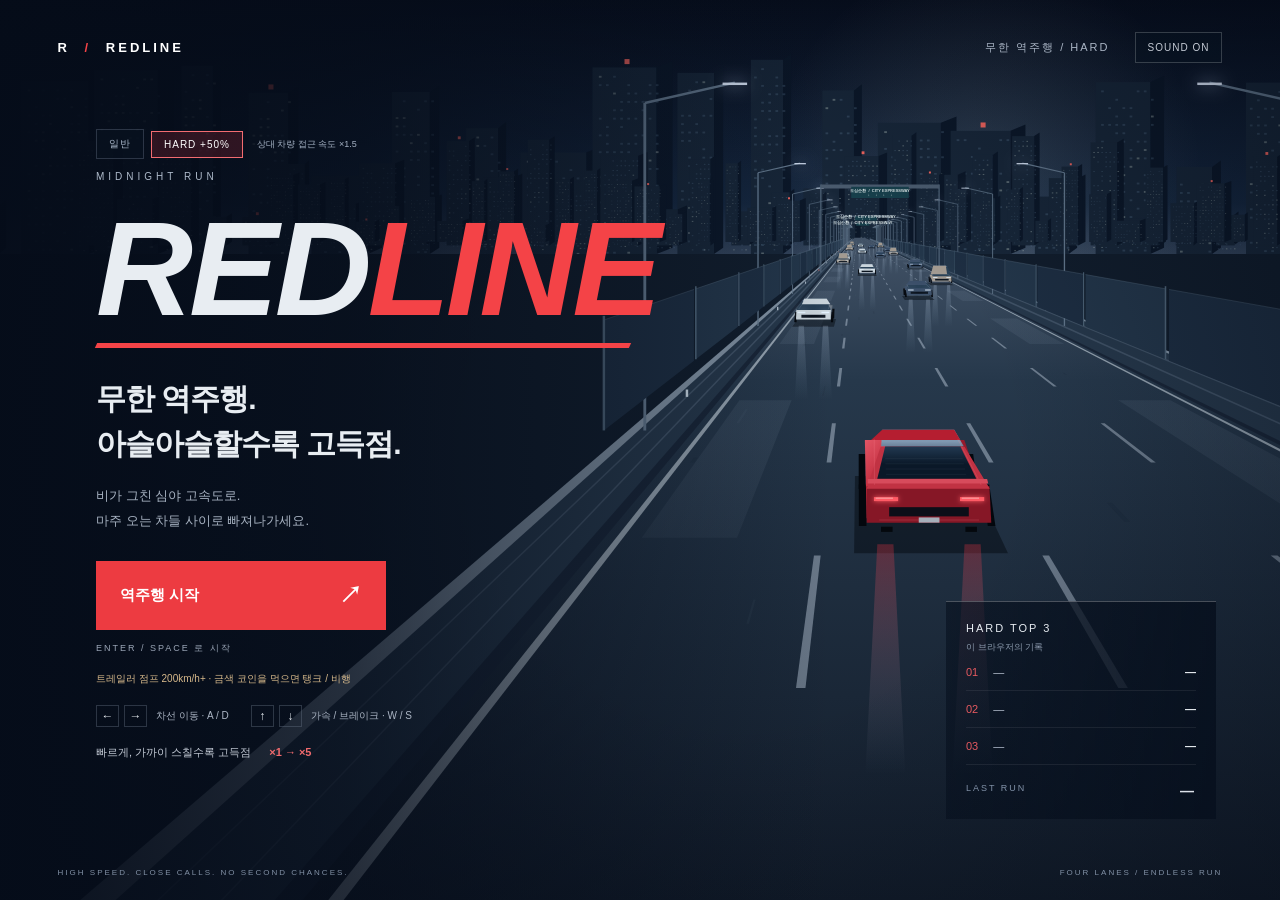
==== REDLINE-hard.html @ 8c12ff10 "Rebuild REDLINE with endless gameplay, power-up coins and hard mode" ====
<!doctype html><html lang="ko"><head><meta charset="utf-8"><meta name="viewport" content="width=device-width,initial-scale=1,viewport-fit=cover"><meta name="theme-color" content="#08111f"><title>REDLINE — 무한 역주행</title><style>
:root{color-scheme:dark;--white:#e8edf2;--muted:#9eaabb;--red:#f44347}*{box-sizing:border-box}body{margin:0;background:#08111f;color:var(--white);font-family:Arial,'Noto Sans KR','Malgun Gothic',sans-serif;overflow:hidden}button,a,input{-webkit-tap-highlight-color:transparent}button,input{font:inherit}button{cursor:pointer}button:focus-visible,a:focus-visible,input:focus-visible{outline:2px solid white;outline-offset:6px}[hidden]{display:none!important}canvas{position:fixed;inset:0;width:100%;height:100%}body:after{content:'';position:fixed;inset:0;pointer-events:none;background:linear-gradient(90deg,#050c19ed 0%,#050c19b0 27%,transparent 65%)}header,main,aside,footer,#hud,#modal,#touch{position:absolute;z-index:2}header{top:32px;left:4.5%;right:4.5%;display:flex;justify-content:space-between;align-items:center}.wordmark{text-decoration:none;color:white;font-weight:900;letter-spacing:3px;font-size:13px}.wordmark span{color:var(--red);margin:0 8px}.header-right{display:flex;align-items:center;gap:25px;color:#aab5c5;font-size:11px;letter-spacing:2px}.header-right button{border:1px solid #ffffff30;color:#c5cbd5;padding:9px 12px;background:#09132170;font-size:10px;letter-spacing:1px}main{left:7.5%;top:19%;width:48%}.edition{font-size:10px;letter-spacing:4px;color:#aebaca}h1{font-family:Impact,'Arial Narrow',sans-serif;font-style:italic;font-size:clamp(76px,10.5vw,164px);font-weight:900;line-height:.95;letter-spacing:-4px;margin:23px 0 28px;position:relative;width:max-content}h1 span{color:var(--red)}h1 i{display:block;width:95%;height:5px;background:var(--red);transform:skewX(-25deg);margin-top:10px}h2{font-size:clamp(22px,2.35vw,35px);letter-spacing:-1px;line-height:1.5;margin:18px 0}.intro{color:#a8b3c2;font-size:13px;line-height:1.9}.primary{display:flex;justify-content:space-between;align-items:center;width:290px;background:#ed3b41;color:white;border:0;padding:19px 24px;font-weight:700;font-size:15px;margin-top:28px}.primary:hover{background:#ff5258}.primary span{font-size:23px}.enter{font-size:9px;letter-spacing:2px;color:#9ba6b7;margin-top:12px}.instructions{margin-top:30px;display:flex;gap:22px}.instructions>div{display:flex;align-items:center;gap:5px}kbd{border:1px solid #69758765;min-width:23px;text-align:center;padding:3px;font-family:inherit;font-size:12px}.instructions span{font-size:10px;color:#acb6c5;margin-left:4px}.risk{font-size:11px;color:#c4cbd6;margin-top:18px}.risk b{margin-left:15px;color:#f16b6e}aside{right:5%;bottom:9%;width:270px;padding:20px;background:linear-gradient(90deg,#07101e9c,#07101ede);border-top:1px solid #ffffff40}.record-title{font-size:11px;letter-spacing:2px}.record-title span{display:block;font-size:9px;letter-spacing:0;color:#8d9caf;margin-top:7px}.rankrow{display:flex;justify-content:space-between;gap:15px;padding:12px 0;border-bottom:1px solid #ffffff12;font-size:11px}.rankrow span{flex:1;color:#b7c1d0}.rankrow em{font-style:normal;color:#e65a60}.last{font-size:9px;letter-spacing:2px;color:#8292a8;display:flex;justify-content:space-between;margin-top:18px}.last b{color:#dce2ea;font-size:14px}footer{left:4.5%;right:4.5%;bottom:23px;display:flex;justify-content:space-between;color:#8190a5;font-size:8px;letter-spacing:2px}body.playing:after{background:linear-gradient(#030a1250,transparent 25%,transparent 75%,#030a1260)}#hud{inset:0;pointer-events:none;font-variant-numeric:tabular-nums}.score{position:absolute;top:105px;left:5%}#hud label{display:block;font-size:10px;letter-spacing:3px;color:#adbbca}#hud strong{display:block;font-size:46px;font-weight:800;letter-spacing:-2px}.score span{display:block;font-size:12px;margin-top:5px;color:#ff9292}.timer{position:absolute;top:105px;right:5%;text-align:right}.timer strong{font-weight:300!important}.speed{position:absolute;bottom:65px;right:6%;width:200px;text-align:right}.speed strong{font-size:76px!important;font-style:italic}.speed>span{font-size:10px;letter-spacing:3px;color:#b5c1d0}.meter{height:3px;background:#ffffff25;margin:12px 0}.meter i{display:block;height:100%;background:var(--red)}.speed b{font-size:24px;color:#ff7379;float:left}.speed small{font-size:10px;letter-spacing:2px}.drivehint{position:absolute;left:5%;bottom:40px;font-size:10px;color:#9cabbc}#pop{position:absolute;right:6%;top:44%;text-align:right;color:#fff;font-weight:800;font-size:26px;text-shadow:0 3px 15px black;white-space:pre-line}#modal{inset:0;background:#030914b8;backdrop-filter:blur(9px);display:grid;place-items:center;text-align:center}.modal-inner{width:min(380px,90vw)}.modal-inner h2{font-size:32px}.final{font-size:76px;letter-spacing:-4px}#resultMeta{font-size:12px;color:#aebdcc;line-height:1.9}#nameLabel{display:flex;align-items:center;justify-content:center;gap:15px;font-size:10px;letter-spacing:2px;margin:22px 0}input{width:180px;background:#ffffff08;border:0;border-bottom:1px solid #526175;padding:10px;color:white}#modal .primary{width:100%}.textbutton{border:0;background:none;color:#aebaca;margin:20px;font-size:12px}#storage{font-size:11px;color:#ffb9a2}#touch{display:none;bottom:15px;left:4%;right:4%;gap:8px}#touch button{background:#101d30a6;color:white;border:1px solid #ffffff30;padding:17px;touch-action:none;user-select:none;flex:1}#touch button:last-child{background:#a32935b0}@media(max-width:800px){main{left:7%;top:18%;width:85%}h1{font-size:19vw}h2{font-size:24px}.intro{font-size:12px}.instructions{flex-direction:column;gap:8px;margin-top:24px}aside{bottom:7%;right:5%;width:210px;padding:14px}.risk{max-width:220px;line-height:1.8}.header-right>span{display:none}footer span:last-child{display:none}.primary{width:230px}.score{top:90px}.timer{top:90px}.speed{bottom:105px;width:150px}.drivehint{display:none}.playing #touch{display:flex}#hud strong{font-size:35px}.speed strong{font-size:60px!important}body:after{background:linear-gradient(90deg,#050c19e8,transparent 140%)}.rankrow{padding:8px 0}}@media(max-height:700px){main{top:15%}h1{font-size:90px;margin:16px 0}h2{font-size:22px;margin:12px 0}.intro{display:none}.instructions{margin-top:17px}.primary{margin-top:18px}aside{bottom:10%}}
@media(max-width:600px) and (min-height:701px){main{top:15%}.instructions{margin-top:18px}.risk{font-size:10px;max-width:none;margin-top:12px}.risk b{margin-left:5px}aside{left:7%;right:7%;bottom:7%;width:auto;padding:12px 0;background:#07101ec9}.record-title{font-size:9px;display:flex;justify-content:space-between;align-items:center}.record-title span{margin:0;font-size:8px}#ranking{display:flex;gap:13px}.rankrow{flex:1;flex-wrap:wrap;gap:5px;font-size:9px;padding:12px 0}.rankrow span{min-width:40px}.rankrow b{width:100%;padding-left:12px}.last{margin-top:10px;font-size:8px}.last b{font-size:11px}}

.jumphelp{font-size:10px;color:#d7b98b;line-height:1.7;margin:15px 0 -12px}#streak{position:absolute;left:5%;top:200px;padding:8px 0 8px 12px;border-left:3px solid #ffad52;font-size:16px;font-weight:800;letter-spacing:.5px;color:#ffca86;text-shadow:0 2px 10px #030710}#streak.hot{border-color:#ffc477;color:#ffe4b0;text-shadow:0 0 16px #ff6a2870}.hot:before{content:'◆ ';color:#ff8f43}@media(max-width:600px){.jumphelp{font-size:9px;max-width:280px;margin-bottom:-6px}#streak{top:174px;font-size:12px}.instructions{margin-top:22px}aside{bottom:4.5%}}

#cinematic{position:absolute;z-index:3;top:12%;left:0;right:0;text-align:center;pointer-events:none}#cinematic span{font-size:10px;letter-spacing:4px;color:#aab9c9}#cinematic strong{display:block;margin-top:14px;font-size:30px;letter-spacing:1px;color:#edf3f8;text-shadow:0 2px 20px #07101b}

.modepicker{position:absolute;top:-42px;display:flex;align-items:center;gap:7px}.modepicker button{padding:7px 12px;border:1px solid #75829755;background:#08122180;color:#a8b6c8;font-size:10px;letter-spacing:1px}.modepicker button[aria-pressed="true"]{color:#fff;border-color:#f36c71;background:#9c263344}.modepicker span{font-size:9px;color:#a6b3c5;margin-left:7px}.record-title b{font-weight:400}@media(max-width:600px){.modepicker{top:-34px}.modepicker button{padding:6px 9px}.modepicker span{font-size:8px;margin-left:2px}}

#powerStatus{position:absolute;top:26px;left:50%;transform:translateX(-50%);color:#ffe3a0;background:#172237c9;border:1px solid #d3b66770;padding:10px 15px;white-space:nowrap;font-size:12px;font-weight:700}@media(max-width:600px){#powerStatus{top:72px;font-size:10px;padding:6px 10px}.playing .score,.playing .timer{top:115px}.playing #streak{top:202px}}

.revealing .speed,.revealing .drivehint,.revealing #streak{opacity:0}.revealing #touch{opacity:.25;pointer-events:none}

</style></head><body><canvas id="scene" aria-label="젖은 심야 도심 고속도로의 역주행 레이싱"></canvas><header><a class="wordmark" href="#">R<span> / </span>REDLINE</a><div class="header-right"><span id="modeBadge">무한 역주행</span><button id="mute" aria-label="음소거 전환">SOUND OFF</button><button id="pause" hidden>Ⅱ</button></div></header><main id="menu"><div class="modepicker"><button data-mode="normal" aria-pressed="true">일반</button><button data-mode="hard" aria-pressed="false">HARD +50%</button><span id="modeInfo">기본 난도</span></div><div class="edition">MIDNIGHT RUN</div><h1>RED<span>LINE</span><i></i></h1><h2>무한 역주행.<br>아슬아슬할수록 고득점.</h2><p class="intro">비가 그친 심야 고속도로.<br>마주 오는 차들 사이로 빠져나가세요.</p><button class="primary" id="start">역주행 시작 <span>↗</span></button><div class="enter">ENTER / SPACE 로 시작</div><p class="jumphelp">트레일러 점프 200km/h+ · 금색 코인을 먹으면 탱크 / 비행</p><div class="instructions"><div><kbd>←</kbd><kbd>→</kbd><span>차선 이동 · A / D</span></div><div><kbd>↑</kbd><kbd>↓</kbd><span>가속 / 브레이크 · W / S</span></div></div><p class="risk">빠르게, 가까이 스칠수록 고득점 <b>×1 → ×5</b></p></main><aside id="records"><div class="record-title"><b id="rankTitle">LOCAL TOP 3</b> <span>이 브라우저의 기록</span></div><div id="ranking"></div><div class="last">LAST RUN <b id="last">—</b></div></aside><div id="hud" hidden><div class="score"><label>SCORE</label><strong id="score">0</strong><span id="combo">근접 회피로 추가 점수</span></div><div class="timer"><label>DRIVE TIME</label><strong id="time">0:00.0</strong></div><div class="speed"><strong id="speed">120</strong><span>KM/H</span><div class="meter"><i id="meter"></i></div><b id="mult">×2</b><small id="gear">CRUISE</small></div><div class="drivehint">← → 차선　 ↑ 가속　 ↓ 브레이크　 ESC 일시정지</div><div id="powerStatus" hidden></div><div id="streak" hidden></div><div id="pop" role="status"></div></div><section id="modal" hidden><div class="modal-inner"><div class="edition" id="resultLabel">RUN COMPLETE</div><h2 id="resultTitle">주행 결과</h2><strong class="final" id="final">0</strong><p id="resultMeta"></p><label id="nameLabel">DRIVER <input id="nickname" maxlength="10" placeholder="이니셜 또는 닉네임" value="DRIVER"></label><p id="storage" role="status"></p><button class="primary" id="again">다시하기 <span>↗</span></button><button class="textbutton" id="home">시작 화면</button><div class="enter">ENTER / SPACE</div></div></section><div id="touch"><button data-lane="-1" aria-label="왼쪽 차선">←</button><button data-lane="1" aria-label="오른쪽 차선">→</button><button data-hold="brake">BRAKE</button><button data-hold="gas">GAS</button></div><footer id="footer"><span>HIGH SPEED. CLOSE CALLS. NO SECOND CHANCES.</span><span>FOUR LANES / ENDLESS RUN</span></footer><script>
'use strict';
const CFG=Object.freeze({min:65,cruise:140,max:315,accel:82,brake:240,laneWidth:3.4,laneTime:.17,playerWidth:1.75,carWidth:1.8,length:4.4,rowGap:64,rowGapMax:88,opponent:65,nearGap:1.7,rampSpeed:80,jumpMin:200,jumpDuration:1.85,rampFrequency:.3,tankDuration:4,flyDuration:2.6,coinReveal:1.05,hardFactor:1.5,crashDuration:1.35});
const $=id=>document.getElementById(id),canvas=$('scene');let ctx=canvas.getContext('2d'),skyCache=null,skyCacheVanish=.59,skyCacheCam=-2.8;
let width=0,height=0,dpr=1,mode='menu',speed=140,elapsed=0,travel=0,score=0,lane=1,x=-1.7,prevX=x,cars=[],row=0,nextRow=0,combo=0,maxCombo=0,nearCount=0,popTime=0,crashTime=0,lastStamp=null,accumulator=0,runId='',newRecord=false;
let ramps=[],rampSerial=0,jump=null,pendingLanding=0,nextRamp=1400,jumpCount=0,passStreak=0,passWindow=0,flamePulse=0;
const portraitArt={fly:typeof Image==='undefined'?null:new Image(),tank:typeof Image==='undefined'?null:new Image()};if(portraitArt.fly)portraitArt.fly.src='[data-uri]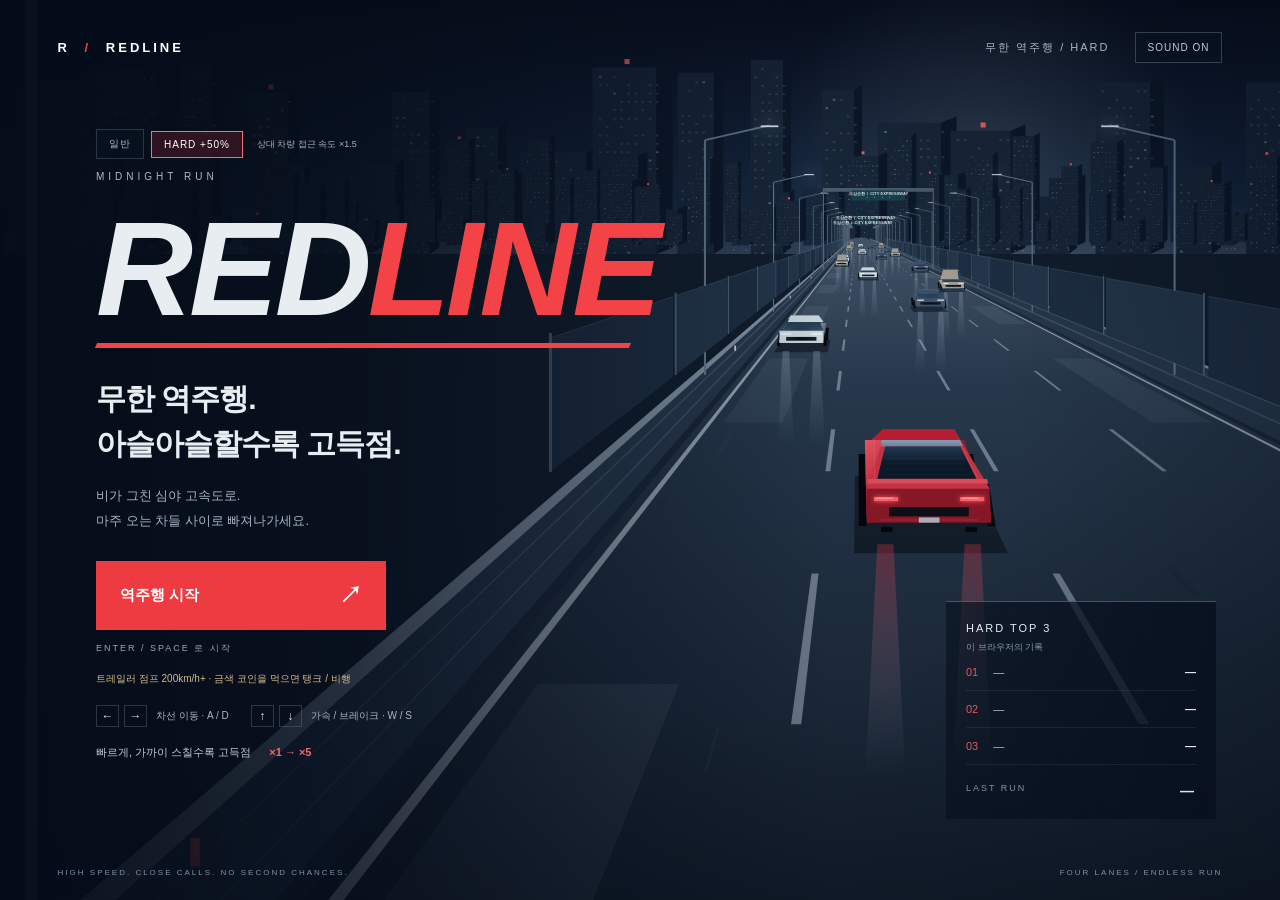
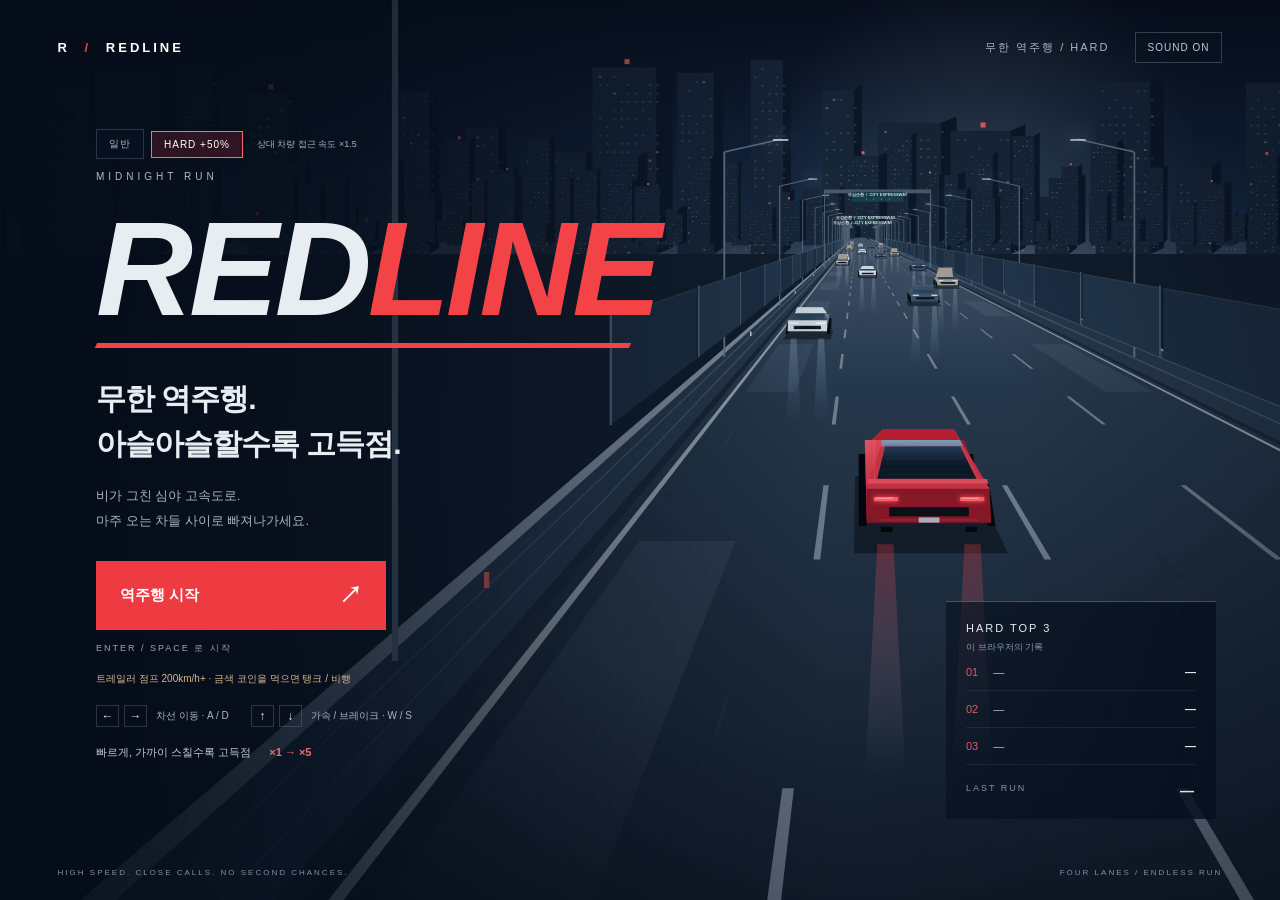
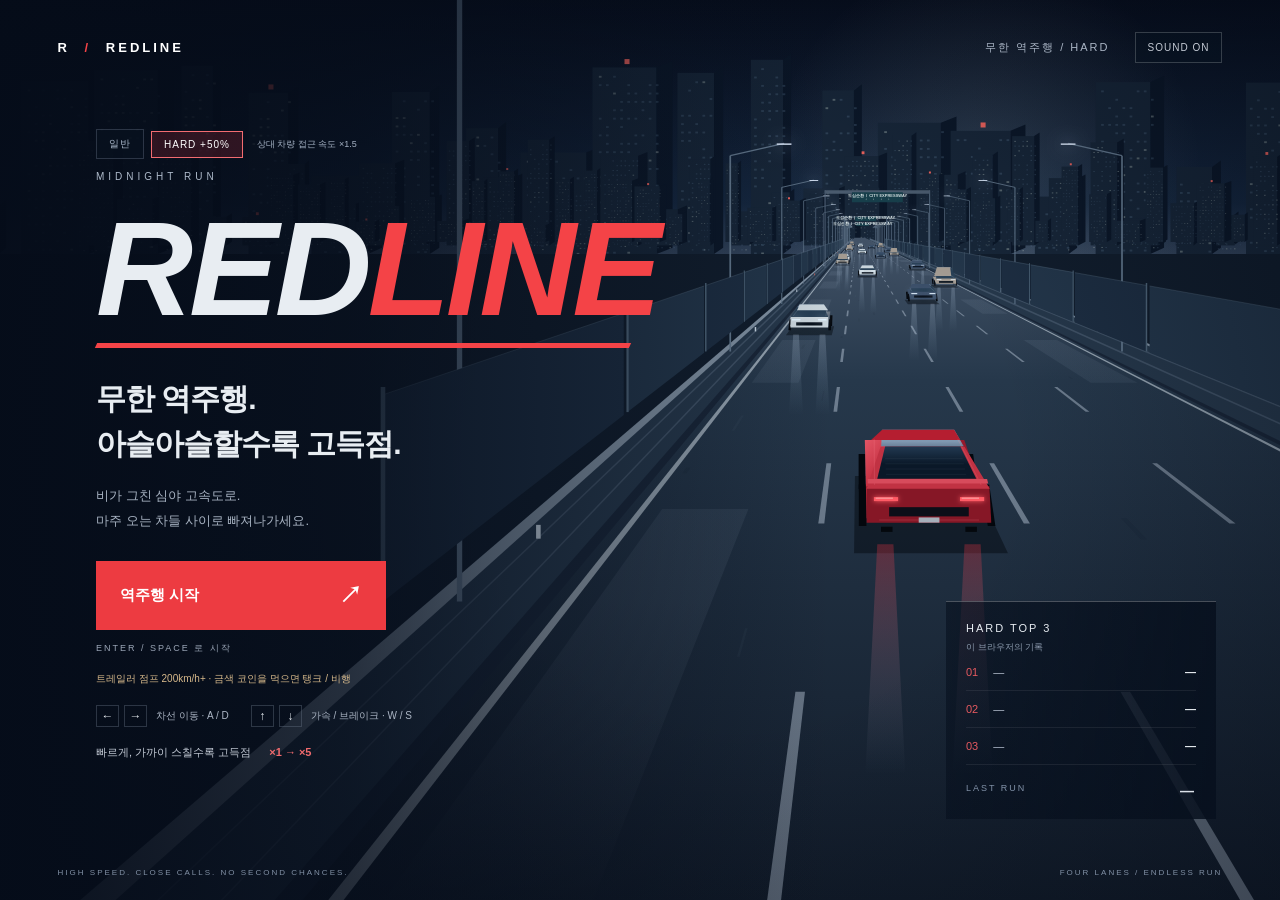
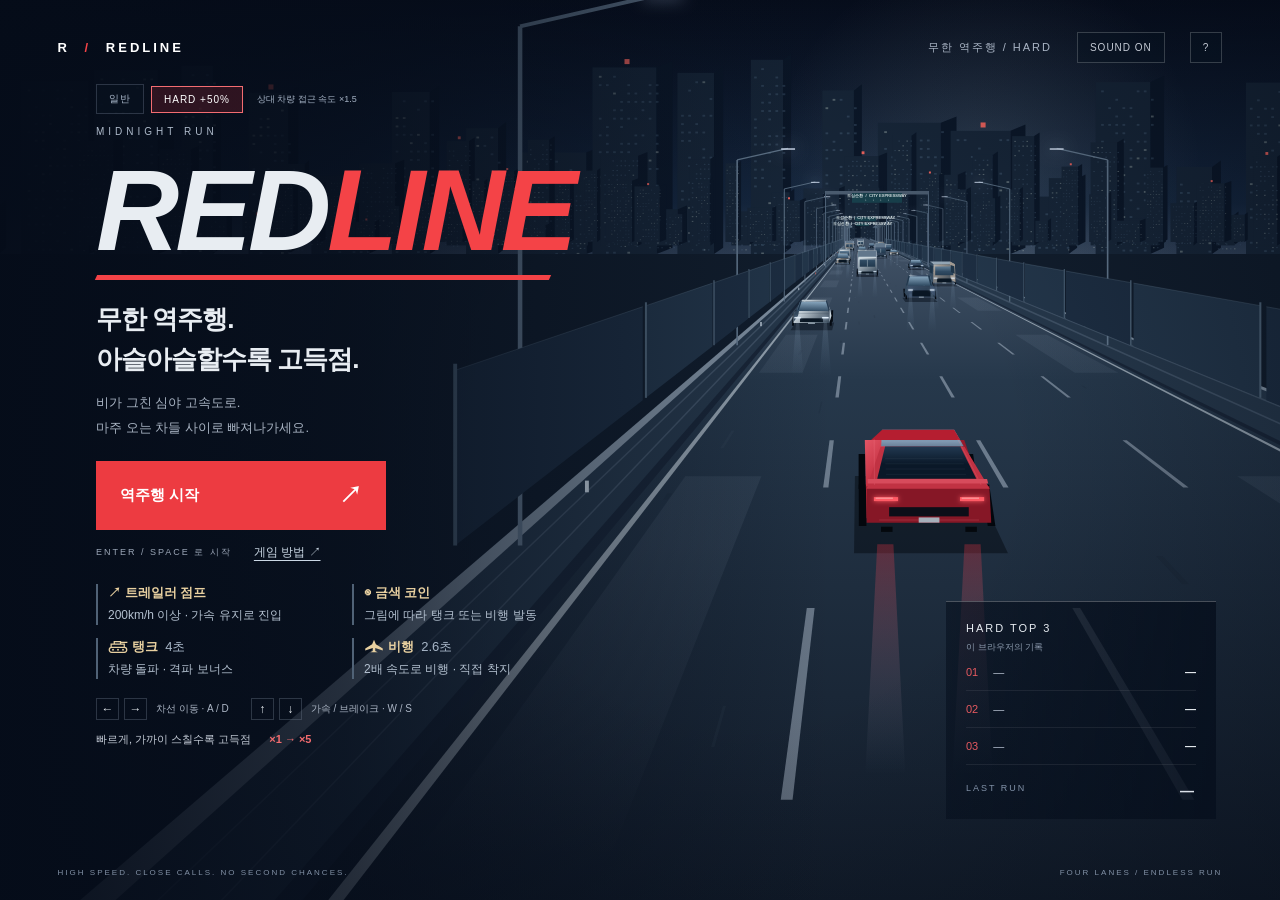
